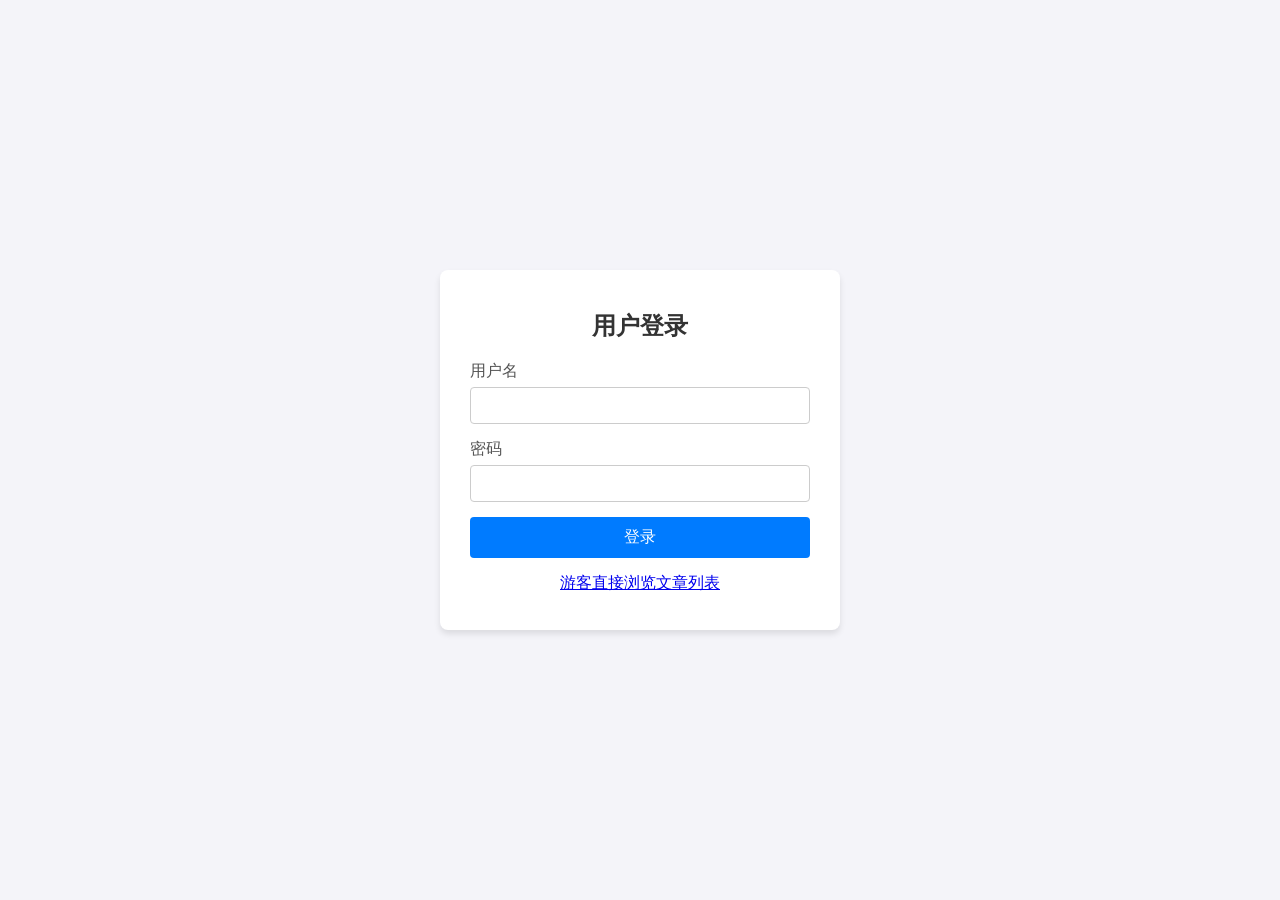
==== Web/index.html @ f9438f1e "Front-end" ====
<!DOCTYPE html>
<html lang="zh-CN">
<head>
    <meta charset="UTF-8">
    <meta name="viewport" content="width=device-width, initial-scale=1.0">
    <title>登录 - 交流平台</title>
    <link rel="stylesheet" href="css/style.css">
</head>
<body>
    <div class="container">
        <h2>用户登录</h2>
        <div id="loginMessage" style="color: red; text-align: center; margin-bottom: 15px; display: none;"></div>
        <form id="loginForm">
            <div class="form-group">
                <label for="username">用户名</label>
                <input type="text" id="username" name="username" required>
            </div>
            <div class="form-group">
                <label for="password">密码</label>
                <input type="password" id="password" name="password" required>
            </div>
            <button type="submit">登录</button>
        </form>
        <p style="text-align: center; margin-top: 15px;">
            <a href="list.html">游客直接浏览文章列表</a>
        </p>
    </div>

    <script src="js/api.js"></script>
    <script src="js/login.js"></script>
</body>
</html>
---- Web/css/style.css ----
* {
    box-sizing: border-box;
}

body {
    font-family: Arial, sans-serif;
    background-color: #f4f4f9;
    margin: 0;
    padding: 0;
    display: flex;
    justify-content: center;
    align-items: center;
    min-height: 100vh;
}

.container {
    background: #fff;
    padding: 20px 30px;
    border-radius: 8px;
    box-shadow: 0 4px 6px rgba(0, 0, 0, 0.1);
    width: 90%; /* 留出两边空隙 */
    max-width: 400px;
}

h1, h2 {
    text-align: center;
    color: #333;
}

.form-group {
    margin-bottom: 15px;
}

.form-group label {
    display: block;
    margin-bottom: 5px;
    color: #555;
}

.form-group input, .form-group textarea {
    width: 100%;
    padding: 10px;
    border: 1px solid #ccc;
    border-radius: 4px;
    box-sizing: border-box;
}

button {
    width: 100%;
    padding: 10px;
    background: #007bff;
    color: #fff;
    border: none;
    border-radius: 4px;
    cursor: pointer;
    font-size: 16px;
}

button:hover {
    background: #0056b3;
}

.article-container {
    width: 95%; /* 适配小屏幕宽度 */
    max-width: 800px;
    margin: 20px auto;
    background: #fff;
    padding: 20px;
    border-radius: 8px;
    box-shadow: 0 4px 6px rgba(0, 0, 0, 0.1);
}

.comment-section {
    margin-top: 30px;
    border-top: 1px solid #ccc;
    padding-top: 20px;
}

.comment {
    background: #f9f9f9;
    padding: 10px;
    border-radius: 4px;
    margin-bottom: 10px;
    border: 1px solid #eee;
}

.comment-author {
    font-weight: bold;
    color: #007bff;
    margin-bottom: 5px;
}

.comment-text {
    color: #333;
}

/* 媒体查询：适配小尺寸手机屏幕 */
@media (max-width: 600px) {
    .container {
        padding: 15px 20px;
        width: 95%;
    }
    .article-container {
        padding: 15px;
        margin: 10px auto;
    }
    button {
        font-size: 14px;
        padding: 8px;
    }
}
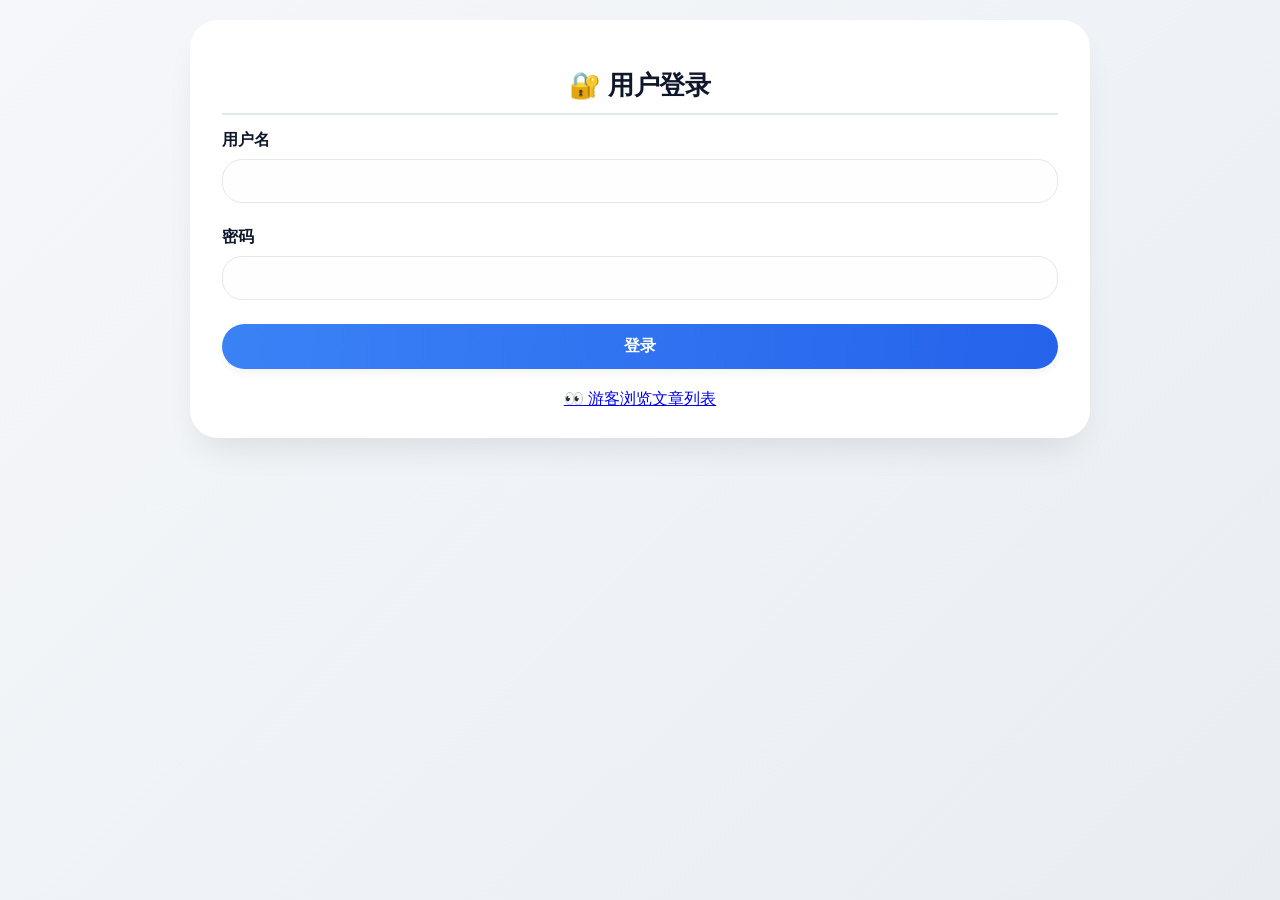
==== commit 495127f0: "front-end" ====
--- a/Web/index.html
+++ b/Web/index.html
@@ -8,7 +8,7 @@
 </head>
 <body>
     <div class="container">
-        <h2>用户登录</h2>
+        <h2>🔐 用户登录</h2>
         <div id="loginMessage" style="color: red; text-align: center; margin-bottom: 15px; display: none;"></div>
         <form id="loginForm">
             <div class="form-group">
@@ -21,8 +21,8 @@
             </div>
             <button type="submit">登录</button>
         </form>
-        <p style="text-align: center; margin-top: 15px;">
-            <a href="list.html">游客直接浏览文章列表</a>
+        <p style="text-align: center; margin-top: 20px;">
+            <a href="list.html">👀 游客浏览文章列表</a>
         </p>
     </div>
 
--- a/Web/css/style.css
+++ b/Web/css/style.css
@@ -1,111 +1,314 @@
+/* ===== 全局重置与字体 ===== */
 * {
-    box-sizing: border-box;
-}
-
-body {
-    font-family: Arial, sans-serif;
-    background-color: #f4f4f9;
     margin: 0;
     padding: 0;
-    display: flex;
-    justify-content: center;
-    align-items: center;
+    box-sizing: border-box;
+}
+
+body {
+    font-family: 'Segoe UI', Tahoma, Geneva, Verdana, sans-serif;
+    background: linear-gradient(135deg, #f5f7fa 0%, #e9edf2 100%);
     min-height: 100vh;
-}
-
-.container {
-    background: #fff;
-    padding: 20px 30px;
-    border-radius: 8px;
-    box-shadow: 0 4px 6px rgba(0, 0, 0, 0.1);
-    width: 90%; /* 留出两边空隙 */
-    max-width: 400px;
-}
-
+    padding: 20px;
+    color: #1e293b;
+}
+
+/* 通用卡片容器 */
+.container,
+.article-container {
+    max-width: 900px;
+    margin: 0 auto;
+    background: rgba(255, 255, 255, 0.98);
+    border-radius: 28px;
+    box-shadow: 0 20px 35px -12px rgba(0, 0, 0, 0.1);
+    padding: 28px 32px;
+    transition: transform 0.2s ease, box-shadow 0.2s ease;
+}
+
+.container:hover,
+.article-container:hover {
+    box-shadow: 0 25px 40px -14px rgba(0, 0, 0, 0.15);
+}
+
+/* 标题区 */
 h1, h2 {
     text-align: center;
-    color: #333;
-}
-
+    color: #0f172a;
+    font-weight: 600;
+    letter-spacing: -0.3px;
+}
+
+h1 {
+    font-size: 2.2rem;
+    margin-bottom: 20px;
+    border-left: 5px solid #3b82f6;
+    padding-left: 20px;
+    text-align: left;
+}
+
+h2 {
+    font-size: 1.6rem;
+    margin: 20px 0 15px;
+    border-bottom: 2px solid #e2e8f0;
+    padding-bottom: 10px;
+}
+
+/* ===== 导航栏 (统一风格) ===== */
+.nav {
+    background: #ffffffcc;
+    backdrop-filter: blur(8px);
+    padding: 12px 20px;
+    border-radius: 60px;
+    margin-bottom: 30px;
+    display: flex;
+    flex-wrap: wrap;
+    justify-content: flex-end;
+    align-items: center;
+    gap: 16px;
+    box-shadow: 0 2px 6px rgba(0, 0, 0, 0.05);
+    font-size: 0.95rem;
+}
+
+.nav a, .nav span {
+    text-decoration: none;
+    color: #334155;
+    font-weight: 500;
+    transition: all 0.2s;
+}
+
+.nav a:hover {
+    color: #3b82f6;
+    transform: translateY(-1px);
+}
+
+.nav span {
+    color: #1e293b;
+    background: #f1f5f9;
+    padding: 5px 12px;
+    border-radius: 40px;
+}
+
+/* ===== 表单元素统一美化 ===== */
 .form-group {
-    margin-bottom: 15px;
+    margin-bottom: 24px;
 }
 
 .form-group label {
     display: block;
-    margin-bottom: 5px;
-    color: #555;
-}
-
-.form-group input, .form-group textarea {
+    margin-bottom: 8px;
+    font-weight: 600;
+    color: #0f172a;
+}
+
+.form-group input,
+.form-group textarea {
     width: 100%;
-    padding: 10px;
-    border: 1px solid #ccc;
-    border-radius: 4px;
-    box-sizing: border-box;
-}
-
+    padding: 12px 16px;
+    border: 1.5px solid #e2e8f0;
+    border-radius: 20px;
+    font-size: 1rem;
+    transition: all 0.2s;
+    background: #fefefe;
+    font-family: inherit;
+}
+
+.form-group input:focus,
+.form-group textarea:focus {
+    outline: none;
+    border-color: #3b82f6;
+    box-shadow: 0 0 0 3px rgba(59,130,246,0.2);
+}
+
+textarea {
+    resize: vertical;
+}
+
+/* 按钮 */
 button {
     width: 100%;
-    padding: 10px;
-    background: #007bff;
-    color: #fff;
+    padding: 12px;
+    background: linear-gradient(95deg, #3b82f6, #2563eb);
+    color: white;
     border: none;
-    border-radius: 4px;
+    border-radius: 40px;
+    font-size: 1rem;
+    font-weight: 600;
     cursor: pointer;
-    font-size: 16px;
+    transition: all 0.2s ease;
+    box-shadow: 0 4px 8px rgba(0, 0, 0, 0.05);
 }
 
 button:hover {
-    background: #0056b3;
-}
-
-.article-container {
-    width: 95%; /* 适配小屏幕宽度 */
-    max-width: 800px;
-    margin: 20px auto;
-    background: #fff;
+    background: linear-gradient(95deg, #2563eb, #1d4ed8);
+    transform: scale(1.01);
+    box-shadow: 0 8px 16px rgba(37, 99, 235, 0.2);
+}
+
+/* ===== 文章列表卡片样式 ===== */
+.article-item {
+    background: #ffffff;
+    border-radius: 24px;
+    padding: 20px 24px;
+    margin-bottom: 20px;
+    transition: all 0.25s;
+    border: 1px solid #eef2ff;
+    box-shadow: 0 4px 10px rgba(0, 0, 0, 0.02);
+}
+
+.article-item:hover {
+    transform: translateY(-3px);
+    border-color: #cbd5e1;
+    box-shadow: 0 16px 24px -10px rgba(0, 0, 0, 0.1);
+}
+
+.article-item h2 {
+    text-align: left;
+    margin: 0 0 12px 0;
+    border-bottom: none;
+    padding-bottom: 0;
+}
+
+.article-item h2 a {
+    text-decoration: none;
+    color: #0f172a;
+    font-weight: 600;
+    font-size: 1.4rem;
+    transition: color 0.2s;
+}
+
+.article-item h2 a:hover {
+    color: #3b82f6;
+}
+
+.article-meta {
+    font-size: 0.85rem;
+    color: #64748b;
+    display: flex;
+    gap: 16px;
+    align-items: center;
+    flex-wrap: wrap;
+}
+
+/* ===== 评论区设计 ===== */
+.comment-section {
+    margin-top: 40px;
+    border-top: 2px dashed #e2e8f0;
+    padding-top: 30px;
+}
+
+.comment {
+    background: #f8fafc;
+    border-radius: 24px;
+    padding: 16px 20px;
+    margin-bottom: 16px;
+    border-left: 4px solid #3b82f6;
+    transition: background 0.2s;
+}
+
+.comment:hover {
+    background: #f1f5f9;
+}
+
+.comment-author {
+    font-weight: 700;
+    color: #1e40af;
+    margin-bottom: 8px;
+    display: flex;
+    align-items: center;
+    gap: 8px;
+}
+
+.comment-author::before {
+    content: "👤";
+    font-size: 0.9rem;
+}
+
+.comment-text {
+    color: #1e293b;
+    line-height: 1.5;
+}
+
+/* 评论表单区 */
+#commentFormArea {
+    background: #f9f9ff;
     padding: 20px;
-    border-radius: 8px;
-    box-shadow: 0 4px 6px rgba(0, 0, 0, 0.1);
-}
-
-.comment-section {
+    border-radius: 28px;
+    margin-top: 20px;
+}
+
+#commentMessage {
+    padding: 12px;
+    border-radius: 30px;
+    background: #eef2ff;
+    text-align: center;
+}
+
+/* ===== 后台管理特殊卡片 ===== */
+.admin-stats {
+    display: flex;
+    flex-wrap: wrap;
+    gap: 20px;
+    margin: 30px 0;
+}
+
+.stat-card {
+    flex: 1;
+    background: linear-gradient(145deg, #ffffff, #f8fafc);
+    border-radius: 28px;
+    padding: 20px;
+    text-align: center;
+    box-shadow: 0 6px 14px rgba(0,0,0,0.03);
+    border: 1px solid #eef2ff;
+}
+
+.stat-number {
+    font-size: 2.5rem;
+    font-weight: 800;
+    color: #3b82f6;
+}
+
+.quick-actions {
+    display: flex;
+    gap: 16px;
+    justify-content: center;
     margin-top: 30px;
-    border-top: 1px solid #ccc;
-    padding-top: 20px;
-}
-
-.comment {
-    background: #f9f9f9;
-    padding: 10px;
-    border-radius: 4px;
-    margin-bottom: 10px;
-    border: 1px solid #eee;
-}
-
-.comment-author {
-    font-weight: bold;
-    color: #007bff;
-    margin-bottom: 5px;
-}
-
-.comment-text {
-    color: #333;
-}
-
-/* 媒体查询：适配小尺寸手机屏幕 */
-@media (max-width: 600px) {
-    .container {
-        padding: 15px 20px;
-        width: 95%;
-    }
+}
+
+.quick-actions button {
+    width: auto;
+    padding: 10px 28px;
+    background: #f1f5f9;
+    color: #1e293b;
+    box-shadow: none;
+}
+
+.quick-actions button:hover {
+    background: #e2e8f0;
+    transform: translateY(-2px);
+}
+
+/* ===== 响应式细节 ===== */
+@media (max-width: 640px) {
+    body {
+        padding: 12px;
+    }
+    .container,
     .article-container {
-        padding: 15px;
-        margin: 10px auto;
-    }
-    button {
-        font-size: 14px;
-        padding: 8px;
+        padding: 20px 18px;
+    }
+    h1 {
+        font-size: 1.7rem;
+        padding-left: 12px;
+    }
+    .nav {
+        justify-content: center;
+        border-radius: 30px;
+        gap: 12px;
+    }
+    .article-item {
+        padding: 16px;
+    }
+    .stat-card {
+        min-width: 140px;
     }
 }
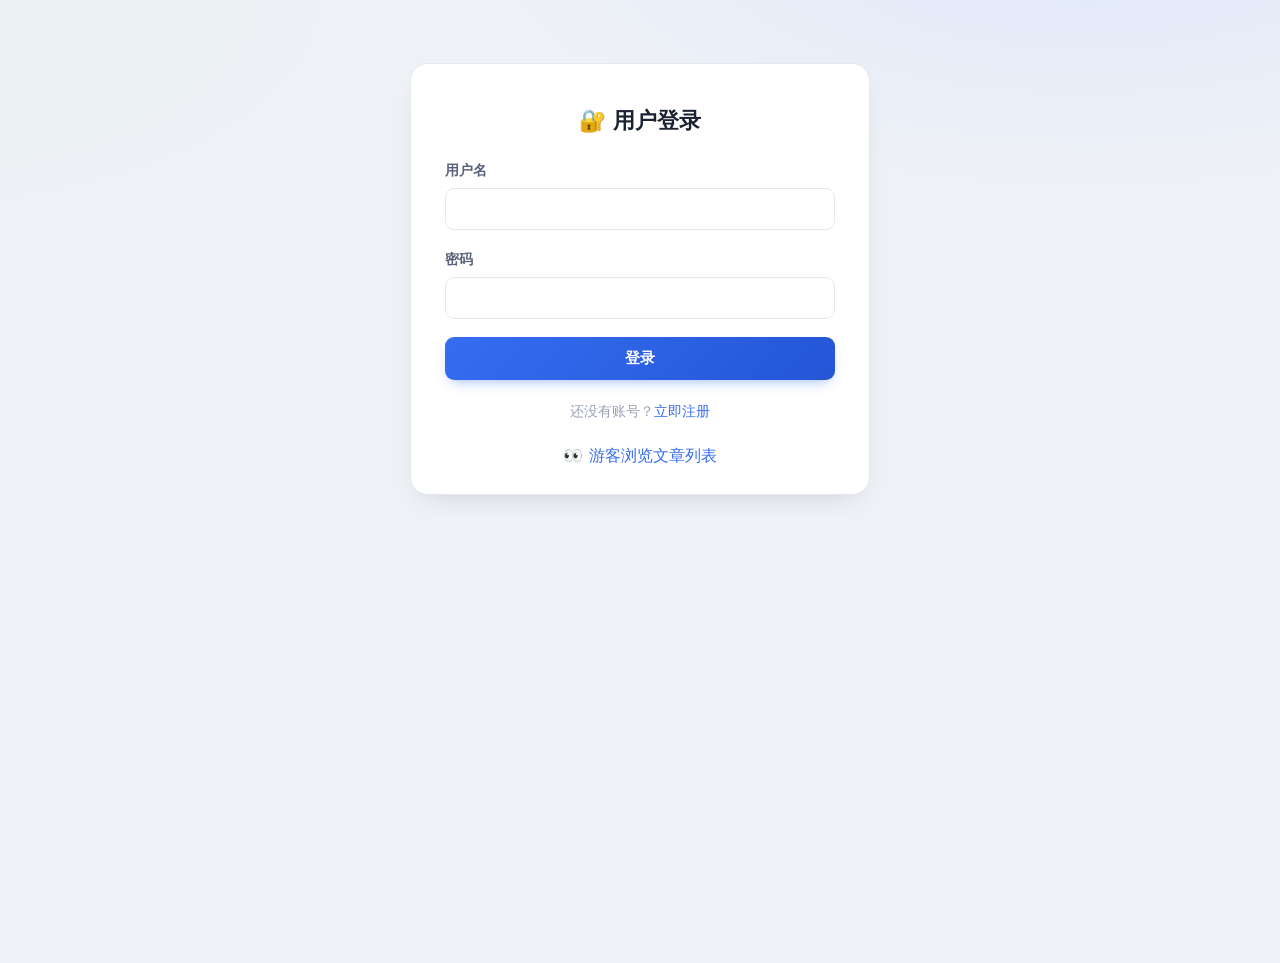
==== commit 60ef4994: "feat: optimize all layouts of different parts" ====
--- a/Web/index.html
+++ b/Web/index.html
@@ -8,19 +8,56 @@
 </head>
 <body>
     <div class="container">
-        <h2>🔐 用户登录</h2>
-        <div id="loginMessage" style="color: red; text-align: center; margin-bottom: 15px; display: none;"></div>
-        <form id="loginForm">
-            <div class="form-group">
-                <label for="username">用户名</label>
-                <input type="text" id="username" name="username" required>
-            </div>
-            <div class="form-group">
-                <label for="password">密码</label>
-                <input type="password" id="password" name="password" required>
-            </div>
-            <button type="submit">登录</button>
-        </form>
+        <h2 id="authTitle">🔐 用户登录</h2>
+
+        <!-- 登录面板 -->
+        <div id="loginPanel">
+            <div id="loginMessage" style="color: red; text-align: center; margin-bottom: 15px; display: none;"></div>
+            <form id="loginForm">
+                <div class="form-group">
+                    <label for="username">用户名</label>
+                    <input type="text" id="username" name="username" required>
+                </div>
+                <div class="form-group">
+                    <label for="password">密码</label>
+                    <input type="password" id="password" name="password" required>
+                </div>
+                <button type="submit">登录</button>
+            </form>
+            <p style="text-align: center; margin-top: 20px;">
+                还没有账号？<a href="#" id="showRegisterLink">立即注册</a>
+            </p>
+        </div>
+
+        <!-- 注册面板（默认隐藏） -->
+        <div id="registerPanel" style="display: none;">
+            <div id="registerMessage" style="color: red; text-align: center; margin-bottom: 15px; display: none;"></div>
+            <form id="registerForm">
+                <div class="form-group">
+                    <label for="regUsername">用户名</label>
+                    <input type="text" id="regUsername" name="regUsername" required
+                           placeholder="1~8 个字符，仅字母/数字/中文">
+                </div>
+                <div class="form-group">
+                    <label for="regPassword">密码</label>
+                    <input type="password" id="regPassword" name="regPassword" required
+                           placeholder="8~12 位，须含字母和数字">
+                </div>
+                <div class="form-group">
+                    <label for="regPasswordConfirm">确认密码</label>
+                    <input type="password" id="regPasswordConfirm" name="regPasswordConfirm" required>
+                </div>
+                <p class="rule-tip">
+                    规则：用户名最多 8 个字符（中文一字按 1 字符），仅限字母、数字、中文；
+                    密码 8~12 位且必须同时包含字母与数字；用户名与密码均不允许特殊字符。
+                </p>
+                <button type="submit">注册</button>
+            </form>
+            <p style="text-align: center; margin-top: 20px;">
+                <a href="#" id="backToLoginLink">← 已有账号？返回登录</a>
+            </p>
+        </div>
+
         <p style="text-align: center; margin-top: 20px;">
             <a href="list.html">👀 游客浏览文章列表</a>
         </p>
@@ -28,5 +65,6 @@
 
     <script src="js/api.js"></script>
     <script src="js/login.js"></script>
+    <script src="js/register.js"></script>
 </body>
-</html>+</html>
--- a/Web/css/style.css
+++ b/Web/css/style.css
@@ -1,314 +1,409 @@
-/* ===== 全局重置与字体 ===== */
-* {
-    margin: 0;
-    padding: 0;
-    box-sizing: border-box;
-}
+/* ============================================================
+   TinyServer 前端主题：现代内容论坛风格
+   （CSS 变量驱动的设计系统，兼容各页面既有 class/id）
+   ============================================================ */
+
+:root {
+    /* 色板 */
+    --bg: #eef1f6;
+    --surface: #ffffff;
+    --surface-2: #f6f8fb;
+    --ink: #1b2333;
+    --ink-2: #57617a;
+    --ink-3: #98a2b6;
+    --line: #e4e9f0;
+    --line-2: #eef2f7;
+    --brand: #356df1;
+    --brand-2: #2456d6;
+    --brand-soft: #eaf0fe;
+    --danger: #e5484d;
+    --ok: #2f9e68;
+    --like-on: #e5484d;
+    /* 圆角 / 阴影 */
+    --r-lg: 18px;
+    --r-md: 12px;
+    --r-sm: 9px;
+    --shadow-sm: 0 1px 2px rgba(15, 23, 42, .05), 0 1px 3px rgba(15, 23, 42, .05);
+    --shadow-md: 0 12px 28px -14px rgba(15, 23, 42, .16);
+    /* 字体 */
+    --font: "PingFang SC", "Hiragino Sans GB", "Microsoft YaHei", "Noto Sans CJK SC",
+        "Segoe UI", system-ui, -apple-system, sans-serif;
+    --mono: ui-monospace, SFMono-Regular, Consolas, monospace;
+}
+
+* { margin: 0; padding: 0; box-sizing: border-box; }
+
+html { -webkit-text-size-adjust: 100%; }
 
 body {
-    font-family: 'Segoe UI', Tahoma, Geneva, Verdana, sans-serif;
-    background: linear-gradient(135deg, #f5f7fa 0%, #e9edf2 100%);
+    font-family: var(--font);
+    color: var(--ink);
+    background:
+        radial-gradient(1100px 500px at 85% -10%, #dfe7fb 0%, transparent 55%),
+        radial-gradient(900px 420px at -10% 0%, #e8f4ef 0%, transparent 50%),
+        var(--bg);
+    background-attachment: fixed;
     min-height: 100vh;
-    padding: 20px;
-    color: #1e293b;
-}
-
-/* 通用卡片容器 */
-.container,
+    line-height: 1.6;
+}
+
+/* 页面级布局容器：透明、内容居中（列表/详情/发布等读内容页） */
 .article-container {
-    max-width: 900px;
+    max-width: 920px;
     margin: 0 auto;
-    background: rgba(255, 255, 255, 0.98);
-    border-radius: 28px;
-    box-shadow: 0 20px 35px -12px rgba(0, 0, 0, 0.1);
-    padding: 28px 32px;
-    transition: transform 0.2s ease, box-shadow 0.2s ease;
-}
-
-.container:hover,
-.article-container:hover {
-    box-shadow: 0 25px 40px -14px rgba(0, 0, 0, 0.15);
-}
-
-/* 标题区 */
-h1, h2 {
-    text-align: center;
-    color: #0f172a;
+    padding: 28px 20px 64px;
+}
+
+/* 独立卡片容器（登录/注册等） */
+.container {
+    max-width: 460px;
+    margin: 7vh auto 0;
+    background: var(--surface);
+    border: 1px solid var(--line);
+    border-radius: var(--r-lg);
+    box-shadow: var(--shadow-md);
+    padding: 34px 34px 26px;
+}
+
+h1 {
+    font-size: 1.9rem;
+    font-weight: 700;
+    letter-spacing: -.02em;
+    margin: 10px 0 22px;
+    color: var(--ink);
+}
+
+h2 { font-size: 1.35rem; font-weight: 700; margin: 6px 0 14px; }
+
+h3 { font-size: 1.05rem; font-weight: 650; margin: 0 0 10px; }
+
+a { color: var(--brand); text-decoration: none; }
+a:hover { color: var(--brand-2); }
+
+/* ---------------- 顶栏（登录态/游客态由 js 渲染进 #navArea） ---------------- */
+.nav {
+    display: flex;
+    align-items: center;
+    justify-content: flex-end;
+    flex-wrap: wrap;
+    gap: 6px;
+    background: rgba(255, 255, 255, .82);
+    backdrop-filter: blur(8px);
+    -webkit-backdrop-filter: blur(8px);
+    border: 1px solid var(--line);
+    border-radius: 14px;
+    padding: 8px 10px;
+    margin-bottom: 26px;
+    box-shadow: var(--shadow-sm);
+}
+
+.nav a {
+    padding: 6px 13px;
+    border-radius: 9px;
+    color: var(--ink-2);
+    font-weight: 550;
+    font-size: .92rem;
+    transition: background .15s, color .15s;
+}
+
+.nav a:hover {
+    background: var(--brand-soft);
+    color: var(--brand-2);
+}
+
+.nav .user-link.danger { color: var(--danger); }
+.nav .user-link.danger:hover { background: #fdecec; color: var(--danger); }
+
+/* 用户名胶囊 */
+.user-info {
+    display: flex;
+    align-items: center;
+    justify-content: space-between;
+    gap: 12px;
+    width: 100%;
+    padding: 2px 2px 2px 6px;
+}
+
+.user-identity { display: flex; align-items: center; gap: 10px; }
+
+.user-avatar {
+    width: 34px; height: 34px;
+    border-radius: 50%;
+    display: inline-flex; align-items: center; justify-content: center;
+    background: linear-gradient(135deg, var(--brand), #6a8bff);
+    color: #fff;
+    font-weight: 700; font-size: .95rem;
+    box-shadow: 0 2px 6px rgba(53, 109, 241, .35);
+}
+
+.user-text { display: flex; flex-direction: column; gap: 1px; }
+.user-name { font-weight: 700; color: var(--ink); font-size: .92rem; }
+.user-meta { font-size: .74rem; color: var(--ink-3); }
+
+.user-links { display: flex; align-items: center; gap: 8px; flex-wrap: wrap; }
+
+.user-link {
+    padding: 6px 12px;
+    border-radius: 9px;
+    background: var(--surface-2);
+    border: 1px solid transparent;
     font-weight: 600;
-    letter-spacing: -0.3px;
-}
-
-h1 {
-    font-size: 2.2rem;
-    margin-bottom: 20px;
-    border-left: 5px solid #3b82f6;
-    padding-left: 20px;
-    text-align: left;
-}
-
-h2 {
-    font-size: 1.6rem;
-    margin: 20px 0 15px;
-    border-bottom: 2px solid #e2e8f0;
-    padding-bottom: 10px;
-}
-
-/* ===== 导航栏 (统一风格) ===== */
-.nav {
-    background: #ffffffcc;
-    backdrop-filter: blur(8px);
-    padding: 12px 20px;
-    border-radius: 60px;
-    margin-bottom: 30px;
-    display: flex;
-    flex-wrap: wrap;
-    justify-content: flex-end;
-    align-items: center;
-    gap: 16px;
-    box-shadow: 0 2px 6px rgba(0, 0, 0, 0.05);
-    font-size: 0.95rem;
-}
-
-.nav a, .nav span {
-    text-decoration: none;
-    color: #334155;
-    font-weight: 500;
-    transition: all 0.2s;
-}
-
-.nav a:hover {
-    color: #3b82f6;
-    transform: translateY(-1px);
-}
-
-.nav span {
-    color: #1e293b;
-    background: #f1f5f9;
-    padding: 5px 12px;
-    border-radius: 40px;
-}
-
-/* ===== 表单元素统一美化 ===== */
-.form-group {
-    margin-bottom: 24px;
-}
+    font-size: .88rem;
+}
+
+.user-stats-dropdown {
+    width: 100%;
+    background: var(--surface-2);
+    border: 1px solid var(--line-2);
+    border-radius: var(--r-md);
+    padding: 14px 16px;
+}
+
+.user-stats-grid { display: grid; grid-template-columns: repeat(3, 1fr); gap: 12px; }
+.stat-item { text-align: center; }
+.stat-label { font-size: .76rem; color: var(--ink-3); }
+.stat-value { font-size: 1.15rem; font-weight: 750; color: var(--ink); }
+
+/* ---------------- 表单 ---------------- */
+.form-group { margin-bottom: 18px; }
 
 .form-group label {
     display: block;
-    margin-bottom: 8px;
-    font-weight: 600;
-    color: #0f172a;
+    font-size: .86rem;
+    font-weight: 650;
+    color: var(--ink-2);
+    margin-bottom: 7px;
 }
 
 .form-group input,
 .form-group textarea {
     width: 100%;
-    padding: 12px 16px;
-    border: 1.5px solid #e2e8f0;
-    border-radius: 20px;
-    font-size: 1rem;
-    transition: all 0.2s;
-    background: #fefefe;
+    padding: 11px 14px;
+    border: 1.5px solid var(--line);
+    border-radius: var(--r-sm);
+    font-size: .95rem;
     font-family: inherit;
+    color: var(--ink);
+    background: var(--surface);
+    transition: border-color .15s, box-shadow .15s;
 }
 
 .form-group input:focus,
 .form-group textarea:focus {
     outline: none;
-    border-color: #3b82f6;
-    box-shadow: 0 0 0 3px rgba(59,130,246,0.2);
-}
-
-textarea {
-    resize: vertical;
-}
-
-/* 按钮 */
+    border-color: var(--brand);
+    box-shadow: 0 0 0 3px rgba(53, 109, 241, .14);
+}
+
+textarea { resize: vertical; min-height: 96px; }
+
 button {
     width: 100%;
-    padding: 12px;
-    background: linear-gradient(95deg, #3b82f6, #2563eb);
-    color: white;
-    border: none;
-    border-radius: 40px;
-    font-size: 1rem;
-    font-weight: 600;
+    padding: 11px 16px;
+    border: 0;
+    border-radius: var(--r-sm);
+    background: linear-gradient(135deg, var(--brand), var(--brand-2));
+    color: #fff;
+    font-family: inherit;
+    font-size: .96rem;
+    font-weight: 650;
     cursor: pointer;
-    transition: all 0.2s ease;
-    box-shadow: 0 4px 8px rgba(0, 0, 0, 0.05);
-}
-
-button:hover {
-    background: linear-gradient(95deg, #2563eb, #1d4ed8);
-    transform: scale(1.01);
-    box-shadow: 0 8px 16px rgba(37, 99, 235, 0.2);
-}
-
-/* ===== 文章列表卡片样式 ===== */
+    transition: filter .15s, transform .04s, box-shadow .15s;
+    box-shadow: 0 6px 14px -6px rgba(53, 109, 241, .55);
+}
+
+button:hover { filter: brightness(1.06); }
+button:active { transform: translateY(1px); }
+button:disabled { opacity: .55; cursor: not-allowed; }
+
+/* 行内小按钮 */
+.btn-inline { width: auto; padding: 7px 16px; font-size: .88rem; box-shadow: none; }
+.btn-blue { background: linear-gradient(135deg, var(--brand), var(--brand-2)); }
+.btn-red { background: linear-gradient(135deg, #f06a6e, var(--danger)); }
+.btn-red:hover { filter: brightness(1.03); }
+
+/* ---------------- 列表页：帖子式卡片 ---------------- */
+#articleList { display: flex; flex-direction: column; gap: 14px; }
+
 .article-item {
-    background: #ffffff;
-    border-radius: 24px;
-    padding: 20px 24px;
-    margin-bottom: 20px;
-    transition: all 0.25s;
-    border: 1px solid #eef2ff;
-    box-shadow: 0 4px 10px rgba(0, 0, 0, 0.02);
+    background: var(--surface);
+    border: 1px solid var(--line);
+    border-radius: var(--r-md);
+    padding: 18px 22px;
+    box-shadow: var(--shadow-sm);
+    transition: border-color .16s, box-shadow .16s, transform .16s;
 }
 
 .article-item:hover {
-    transform: translateY(-3px);
-    border-color: #cbd5e1;
-    box-shadow: 0 16px 24px -10px rgba(0, 0, 0, 0.1);
-}
-
-.article-item h2 {
-    text-align: left;
-    margin: 0 0 12px 0;
-    border-bottom: none;
-    padding-bottom: 0;
-}
-
-.article-item h2 a {
-    text-decoration: none;
-    color: #0f172a;
-    font-weight: 600;
-    font-size: 1.4rem;
-    transition: color 0.2s;
-}
-
-.article-item h2 a:hover {
-    color: #3b82f6;
-}
+    border-color: #cdd8f5;
+    box-shadow: var(--shadow-md);
+    transform: translateY(-2px);
+}
+
+.article-item h2 { margin: 0 0 10px; font-size: 1.22rem; }
+.article-item h2 a { color: var(--ink); }
+.article-item h2 a:hover { color: var(--brand); }
 
 .article-meta {
-    font-size: 0.85rem;
-    color: #64748b;
-    display: flex;
-    gap: 16px;
-    align-items: center;
-    flex-wrap: wrap;
-}
-
-/* ===== 评论区设计 ===== */
-.comment-section {
-    margin-top: 40px;
-    border-top: 2px dashed #e2e8f0;
-    padding-top: 30px;
-}
+    display: flex; align-items: center; gap: 16px; flex-wrap: wrap;
+    font-size: .84rem; color: var(--ink-3);
+}
+
+.article-meta .who { display: inline-flex; align-items: center; gap: 7px; color: var(--ink-2); }
+.article-meta .dot { width: 4px; height: 4px; border-radius: 50%; background: #c8d0de; }
+.article-meta .mini-avatar {
+    width: 22px; height: 22px; border-radius: 50%;
+    display: inline-flex; align-items: center; justify-content: center;
+    font-size: .72rem; font-weight: 700; color: #fff;
+    background: linear-gradient(135deg, #8aa6ff, var(--brand));
+}
+
+.article-footer {
+    display: flex; justify-content: flex-end; gap: 18px; margin-top: 12px;
+    font-size: .84rem; color: var(--ink-2);
+}
+
+/* ---------------- 详情页：阅读排版 ---------------- */
+.article-toolbar {
+    display: flex; justify-content: space-between; align-items: center; flex-wrap: wrap;
+    gap: 14px;
+    margin: 8px 0 18px;
+    padding: 10px 16px;
+    background: var(--surface);
+    border: 1px solid var(--line);
+    border-radius: var(--r-md);
+    box-shadow: var(--shadow-sm);
+}
+
+#likeBtn {
+    background: none; border: 0; cursor: pointer;
+    font-size: 1.1rem; width: auto; padding: 4px 10px;
+    display: inline-flex; align-items: center; gap: 6px;
+    color: var(--ink-2); border-radius: 8px; transition: background .15s;
+}
+
+#likeBtn:hover { background: var(--surface-2); }
+#viewArea { color: var(--ink-3); font-size: .9rem; }
+
+#articleActions { display: flex; gap: 10px; justify-content: flex-end; margin: 0 0 6px; }
+
+/* 正文卡片 */
+.post-card,
+.publish-panel {
+    background: var(--surface);
+    border: 1px solid var(--line);
+    border-radius: var(--r-lg);
+    box-shadow: var(--shadow-sm);
+    padding: 30px 34px;
+}
+
+#articleContent {
+    font-size: 1.02rem;
+    line-height: 1.85;
+    color: var(--ink);
+    word-break: break-word;
+    overflow-wrap: anywhere;
+}
+
+#articleContent p { margin: 0 0 14px; }
+#articleContent img { max-width: 100%; border-radius: var(--r-sm); }
+#articleContent pre,
+#articleContent code {
+    font-family: var(--mono);
+    background: var(--surface-2);
+    border-radius: 6px;
+}
+#articleContent pre { padding: 12px 14px; overflow-x: auto; }
+#articleContent code { padding: 2px 6px; font-size: .92em; }
+#articleContent a { text-decoration: underline; }
+
+/* ---------------- 评论区 ---------------- */
+.comment-section { margin-top: 30px; }
+
+.comment-section > h2 {
+    display: flex; align-items: center; gap: 10px;
+    padding-bottom: 10px; border-bottom: 2px solid var(--ink);
+}
+
+#commentsList { display: flex; flex-direction: column; gap: 12px; margin-top: 16px; }
 
 .comment {
-    background: #f8fafc;
-    border-radius: 24px;
-    padding: 16px 20px;
-    margin-bottom: 16px;
-    border-left: 4px solid #3b82f6;
-    transition: background 0.2s;
-}
-
-.comment:hover {
-    background: #f1f5f9;
+    background: var(--surface);
+    border: 1px solid var(--line);
+    border-radius: var(--r-md);
+    padding: 14px 18px;
+    box-shadow: var(--shadow-sm);
 }
 
 .comment-author {
-    font-weight: 700;
-    color: #1e40af;
-    margin-bottom: 8px;
-    display: flex;
-    align-items: center;
-    gap: 8px;
+    display: flex; align-items: center; gap: 8px;
+    font-weight: 700; color: var(--brand-2);
+    margin-bottom: 6px;
 }
 
 .comment-author::before {
-    content: "👤";
-    font-size: 0.9rem;
-}
-
-.comment-text {
-    color: #1e293b;
-    line-height: 1.5;
-}
-
-/* 评论表单区 */
+    content: "👤"; font-size: .85rem;
+}
+
+.comment-text { color: var(--ink); font-size: .95rem; line-height: 1.7; }
+
 #commentFormArea {
-    background: #f9f9ff;
-    padding: 20px;
-    border-radius: 28px;
-    margin-top: 20px;
-}
-
-#commentMessage {
-    padding: 12px;
-    border-radius: 30px;
-    background: #eef2ff;
+    background: var(--surface-2);
+    border: 1px solid var(--line);
+    border-radius: var(--r-lg);
+    padding: 22px 24px;
+    margin-top: 18px;
+}
+
+#commentMessage,
+#publishMessage,
+#loginMessage,
+#registerMessage {
+    padding: 10px 14px;
+    border-radius: var(--r-sm);
+    background: var(--surface-2);
     text-align: center;
-}
-
-/* ===== 后台管理特殊卡片 ===== */
-.admin-stats {
-    display: flex;
-    flex-wrap: wrap;
-    gap: 20px;
-    margin: 30px 0;
-}
-
-.stat-card {
-    flex: 1;
-    background: linear-gradient(145deg, #ffffff, #f8fafc);
-    border-radius: 28px;
-    padding: 20px;
+    font-size: .92rem;
+}
+
+.comment-del { margin-left: 8px; }
+
+/* ---------------- 登录 / 注册页 ---------------- */
+#authTitle { text-align: center; margin-bottom: 20px; }
+
+#loginPanel > p,
+#registerPanel > p { text-align: center; color: var(--ink-3); font-size: .9rem; margin-top: 16px; }
+
+.rule-tip {
+    font-size: .78rem;
+    color: var(--ink-3);
+    line-height: 1.7;
+    margin: -4px 0 14px;
+    padding: 8px 12px;
+    background: var(--surface-2);
+    border-radius: var(--r-sm);
+}
+
+/* 空态/提示文本 */
+#articleList p,
+#commentsList p,
+.list-empty {
     text-align: center;
-    box-shadow: 0 6px 14px rgba(0,0,0,0.03);
-    border: 1px solid #eef2ff;
-}
-
-.stat-number {
-    font-size: 2.5rem;
-    font-weight: 800;
-    color: #3b82f6;
-}
-
-.quick-actions {
-    display: flex;
-    gap: 16px;
-    justify-content: center;
-    margin-top: 30px;
-}
-
-.quick-actions button {
-    width: auto;
-    padding: 10px 28px;
-    background: #f1f5f9;
-    color: #1e293b;
-    box-shadow: none;
-}
-
-.quick-actions button:hover {
-    background: #e2e8f0;
-    transform: translateY(-2px);
-}
-
-/* ===== 响应式细节 ===== */
-@media (max-width: 640px) {
-    body {
-        padding: 12px;
-    }
-    .container,
-    .article-container {
-        padding: 20px 18px;
-    }
-    h1 {
-        font-size: 1.7rem;
-        padding-left: 12px;
-    }
-    .nav {
-        justify-content: center;
-        border-radius: 30px;
-        gap: 12px;
-    }
-    .article-item {
-        padding: 16px;
-    }
-    .stat-card {
-        min-width: 140px;
-    }
-}+    color: var(--ink-3);
+    padding: 42px 10px;
+}
+
+/* 说明文字（小灰字） */
+.hint { color: var(--ink-3); font-size: .84rem; }
+
+/* ---------------- 响应式 ---------------- */
+@media (max-width: 720px) {
+    body { background: var(--bg); }
+    .article-container { padding: 16px 12px 48px; }
+    .container { margin: 4vh auto 0; padding: 24px 20px 20px; }
+    .post-card, .publish-panel { padding: 20px 18px; }
+    .article-item { padding: 15px 16px; }
+    .user-info { flex-direction: column; align-items: flex-start; }
+    .nav { justify-content: center; }
+    h1 { font-size: 1.55rem; }
+}
